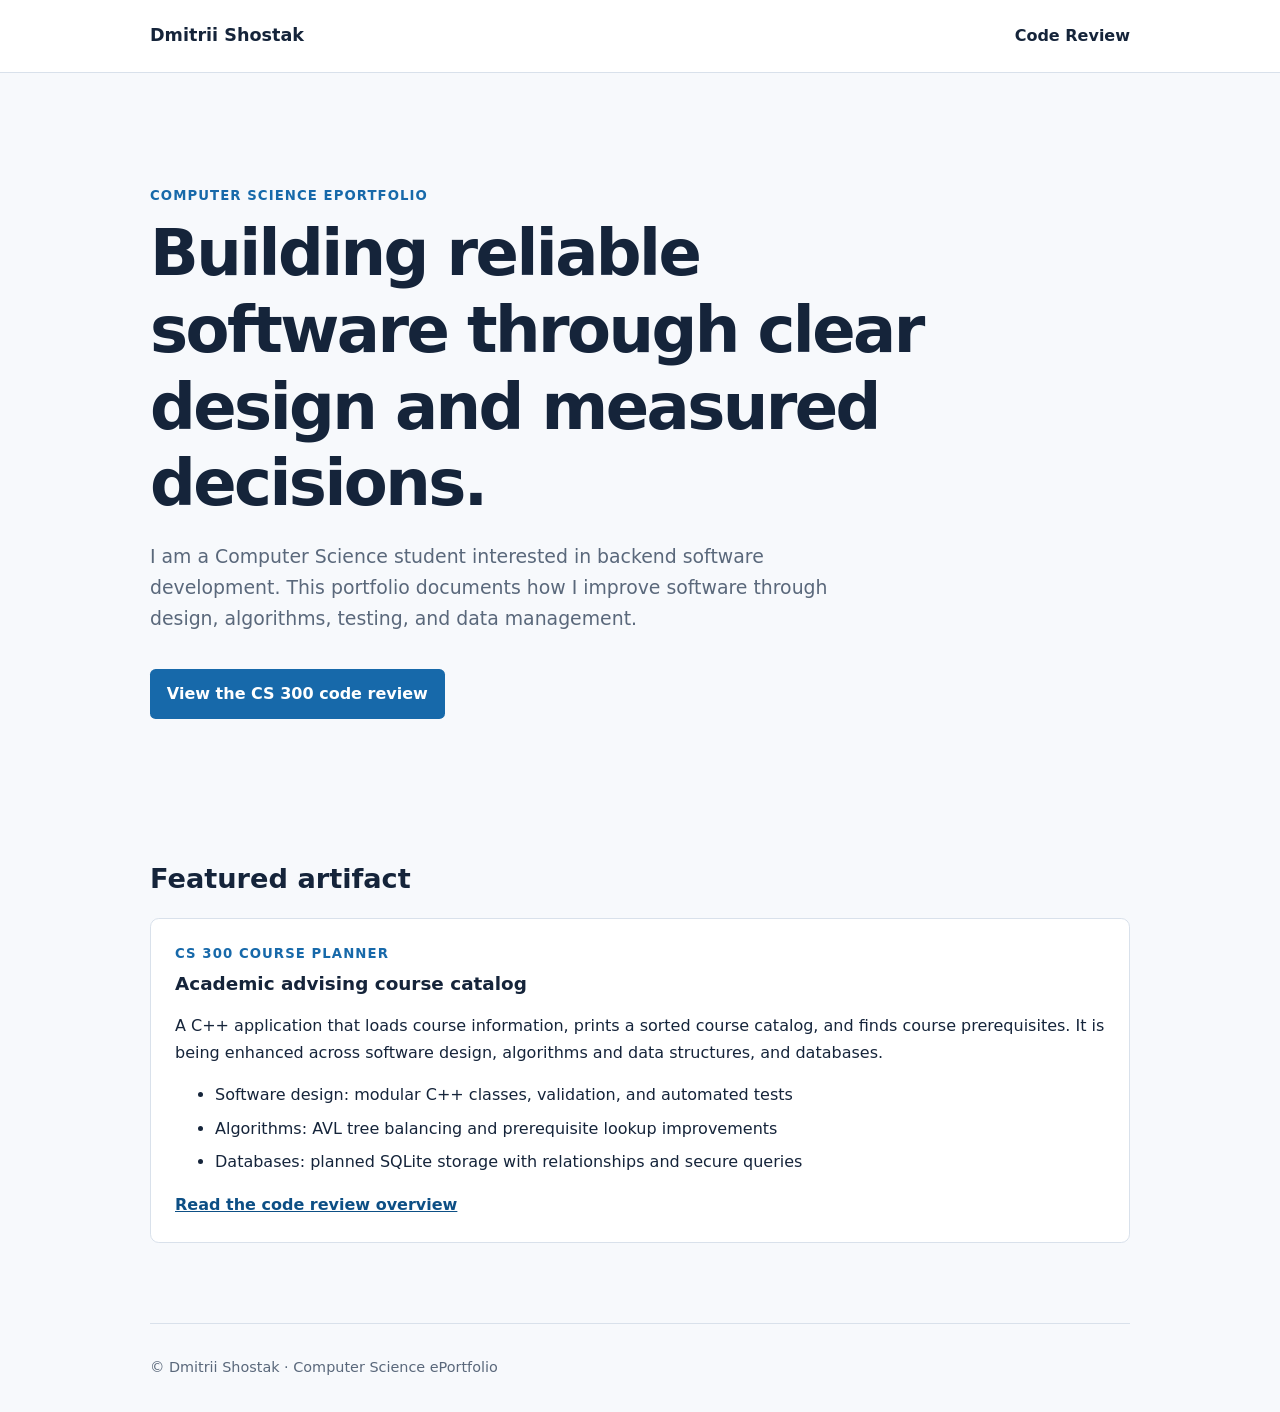
==== index.html @ 13a3e669 "Publish CS 300 code review portfolio page" ====
<!doctype html>
<html lang="en">
<head>
  <meta charset="utf-8">
  <meta name="viewport" content="width=device-width, initial-scale=1">
  <meta name="description" content="Dmitrii Shostak's Computer Science ePortfolio.">
  <title>Dmitrii Shostak | Computer Science ePortfolio</title>
  <link rel="stylesheet" href="assets/site.css">
</head>
<body>
  <header class="site-header">
    <nav class="container" aria-label="Main navigation">
      <a class="brand" href="index.html">Dmitrii Shostak</a>
      <a href="code-review.html">Code Review</a>
    </nav>
  </header>
  <main>
    <section class="hero container">
      <p class="eyebrow">Computer Science ePortfolio</p>
      <h1>Building reliable software through clear design and measured decisions.</h1>
      <p class="lead">I am a Computer Science student interested in backend software development. This portfolio documents how I improve software through design, algorithms, testing, and data management.</p>
      <a class="button" href="code-review.html">View the CS 300 code review</a>
    </section>
    <section class="container section" aria-labelledby="featured-title">
      <h2 id="featured-title">Featured artifact</h2>
      <article class="card">
        <p class="eyebrow">CS 300 Course Planner</p>
        <h3>Academic advising course catalog</h3>
        <p>A C++ application that loads course information, prints a sorted course catalog, and finds course prerequisites. It is being enhanced across software design, algorithms and data structures, and databases.</p>
        <ul>
          <li>Software design: modular C++ classes, validation, and automated tests</li>
          <li>Algorithms: AVL tree balancing and prerequisite lookup improvements</li>
          <li>Databases: planned SQLite storage with relationships and secure queries</li>
        </ul>
        <a class="text-link" href="code-review.html">Read the code review overview</a>
      </article>
    </section>
  </main>
  <footer class="container">© Dmitrii Shostak · Computer Science ePortfolio</footer>
</body>
</html>
---- assets/site.css ----
:root {
  --ink: #15243a;
  --muted: #5a687b;
  --paper: #f7f9fc;
  --line: #d9e1eb;
  --accent: #1769aa;
  --accent-dark: #0d4f85;
}
* { box-sizing: border-box; }
body { margin: 0; color: var(--ink); background: var(--paper); font-family: Inter, ui-sans-serif, system-ui, -apple-system, BlinkMacSystemFont, "Segoe UI", sans-serif; font-size: 16px; line-height: 1.65; }
.container { width: min(100% - 2.5rem, 980px); margin: 0 auto; }
.site-header { background: #fff; border-bottom: 1px solid var(--line); }
nav { display: flex; align-items: center; gap: 1.75rem; min-height: 4.5rem; }
nav a { color: var(--ink); text-decoration: none; font-weight: 650; }
nav a:hover, nav a[aria-current="page"] { color: var(--accent); }
.brand { margin-right: auto; font-size: 1.1rem; }
.hero { padding: 7rem 0 5rem; }
.eyebrow { margin: 0 0 .5rem; color: var(--accent); font-size: .83rem; font-weight: 750; letter-spacing: .08em; text-transform: uppercase; }
h1, h2, h3 { line-height: 1.2; }
h1 { max-width: 800px; margin: 0; font-size: clamp(2.25rem, 5vw, 4.5rem); letter-spacing: -.04em; }
h2 { margin-top: 3rem; font-size: 1.7rem; }
h3 { margin-top: 0; font-size: 1.15rem; }
.lead { max-width: 710px; color: var(--muted); font-size: 1.18rem; }
.button { display: inline-block; margin-top: 1rem; padding: .72rem 1.05rem; border-radius: .35rem; color: #fff; background: var(--accent); font-weight: 700; text-decoration: none; }
.button:hover { background: var(--accent-dark); }
.section { padding: 1rem 0 5rem; }
.card { padding: 1.5rem; border: 1px solid var(--line); border-radius: .55rem; background: #fff; }
.card p:last-child { margin-bottom: 0; }
.card li { margin: .45rem 0; }
.text-link { color: var(--accent-dark); font-weight: 700; }
.article { max-width: 850px; padding: 4rem 0 5rem; }
.article h1 { font-size: clamp(2.2rem, 4vw, 3.7rem); }
.video-frame { overflow: hidden; border: 1px solid var(--line); border-radius: .55rem; background: #111b2a; }
video { display: block; width: 100%; max-height: 510px; background: #111b2a; }
.note { color: var(--muted); font-size: .92rem; }
.grid { display: grid; grid-template-columns: repeat(3, 1fr); gap: 1rem; }
footer { padding: 2rem 0; border-top: 1px solid var(--line); color: var(--muted); font-size: .9rem; }
@media (max-width: 700px) { .hero { padding: 4rem 0; } .grid { grid-template-columns: 1fr; } }
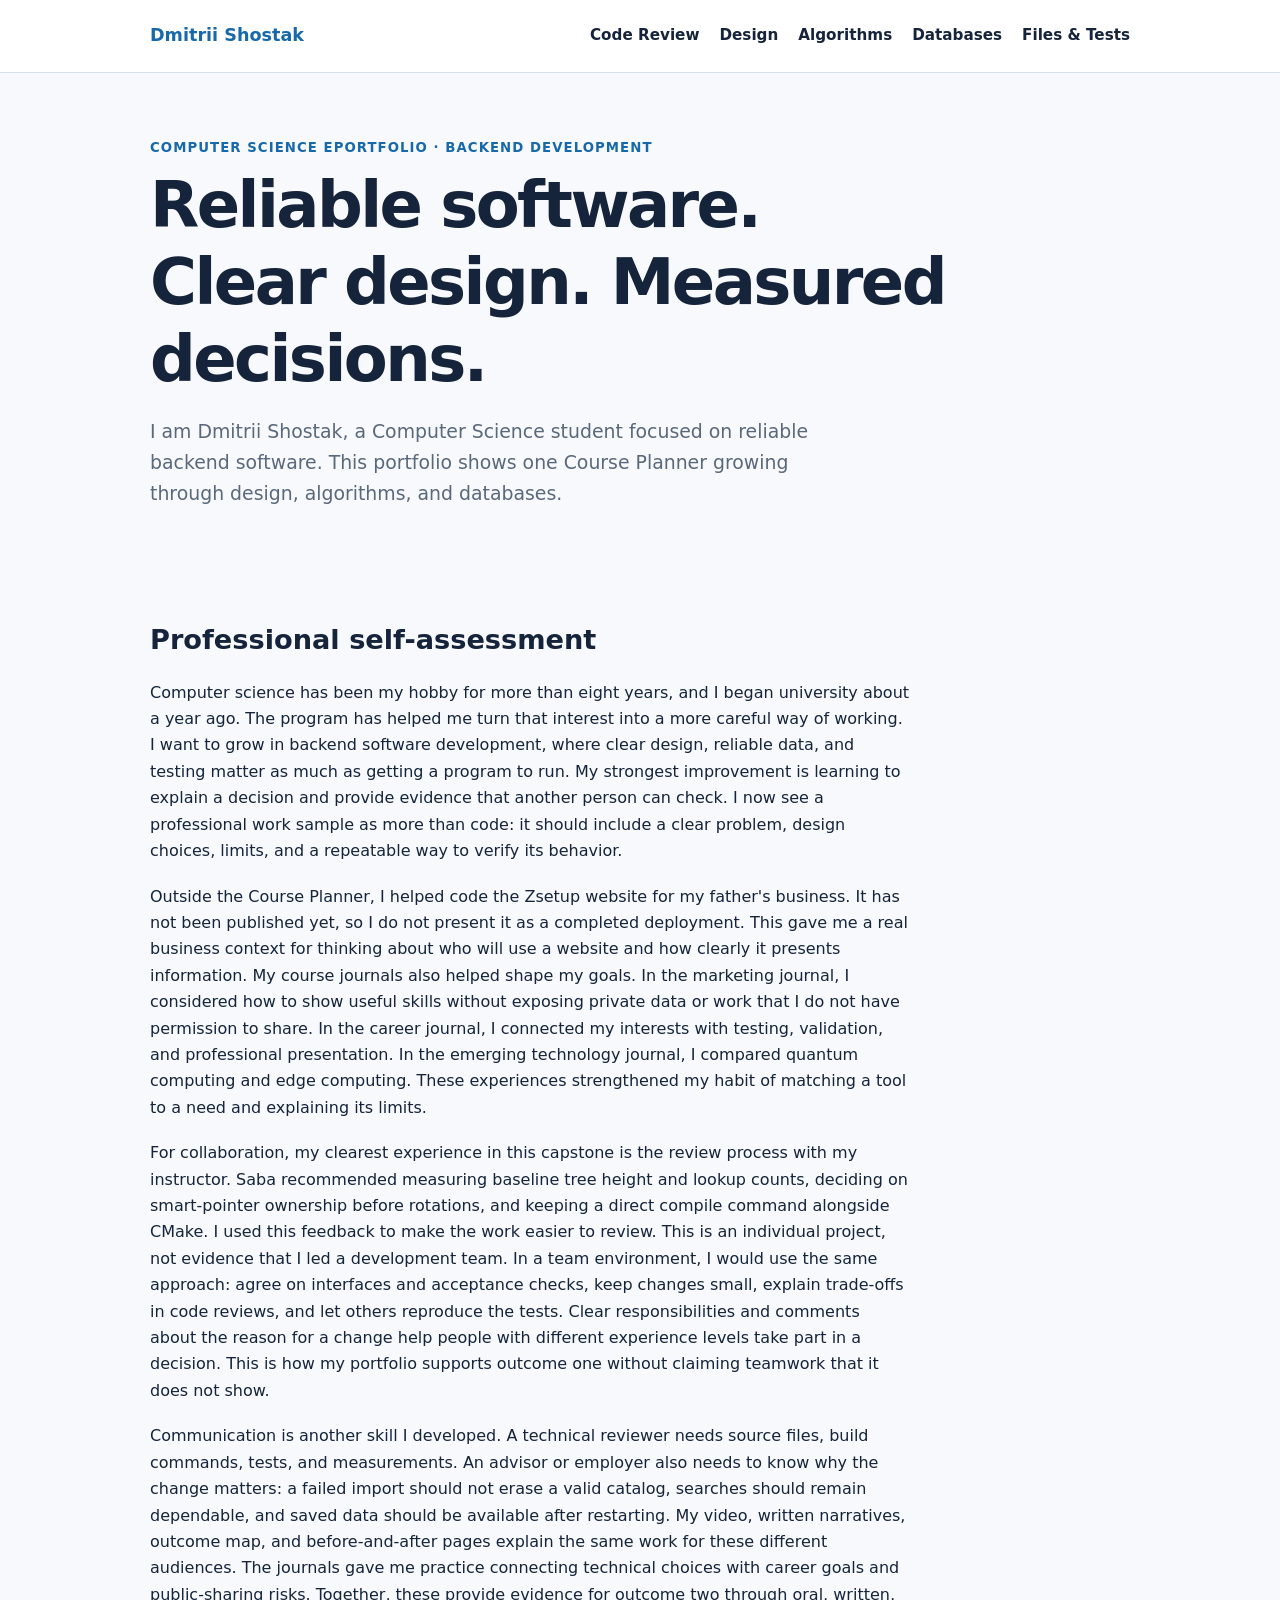
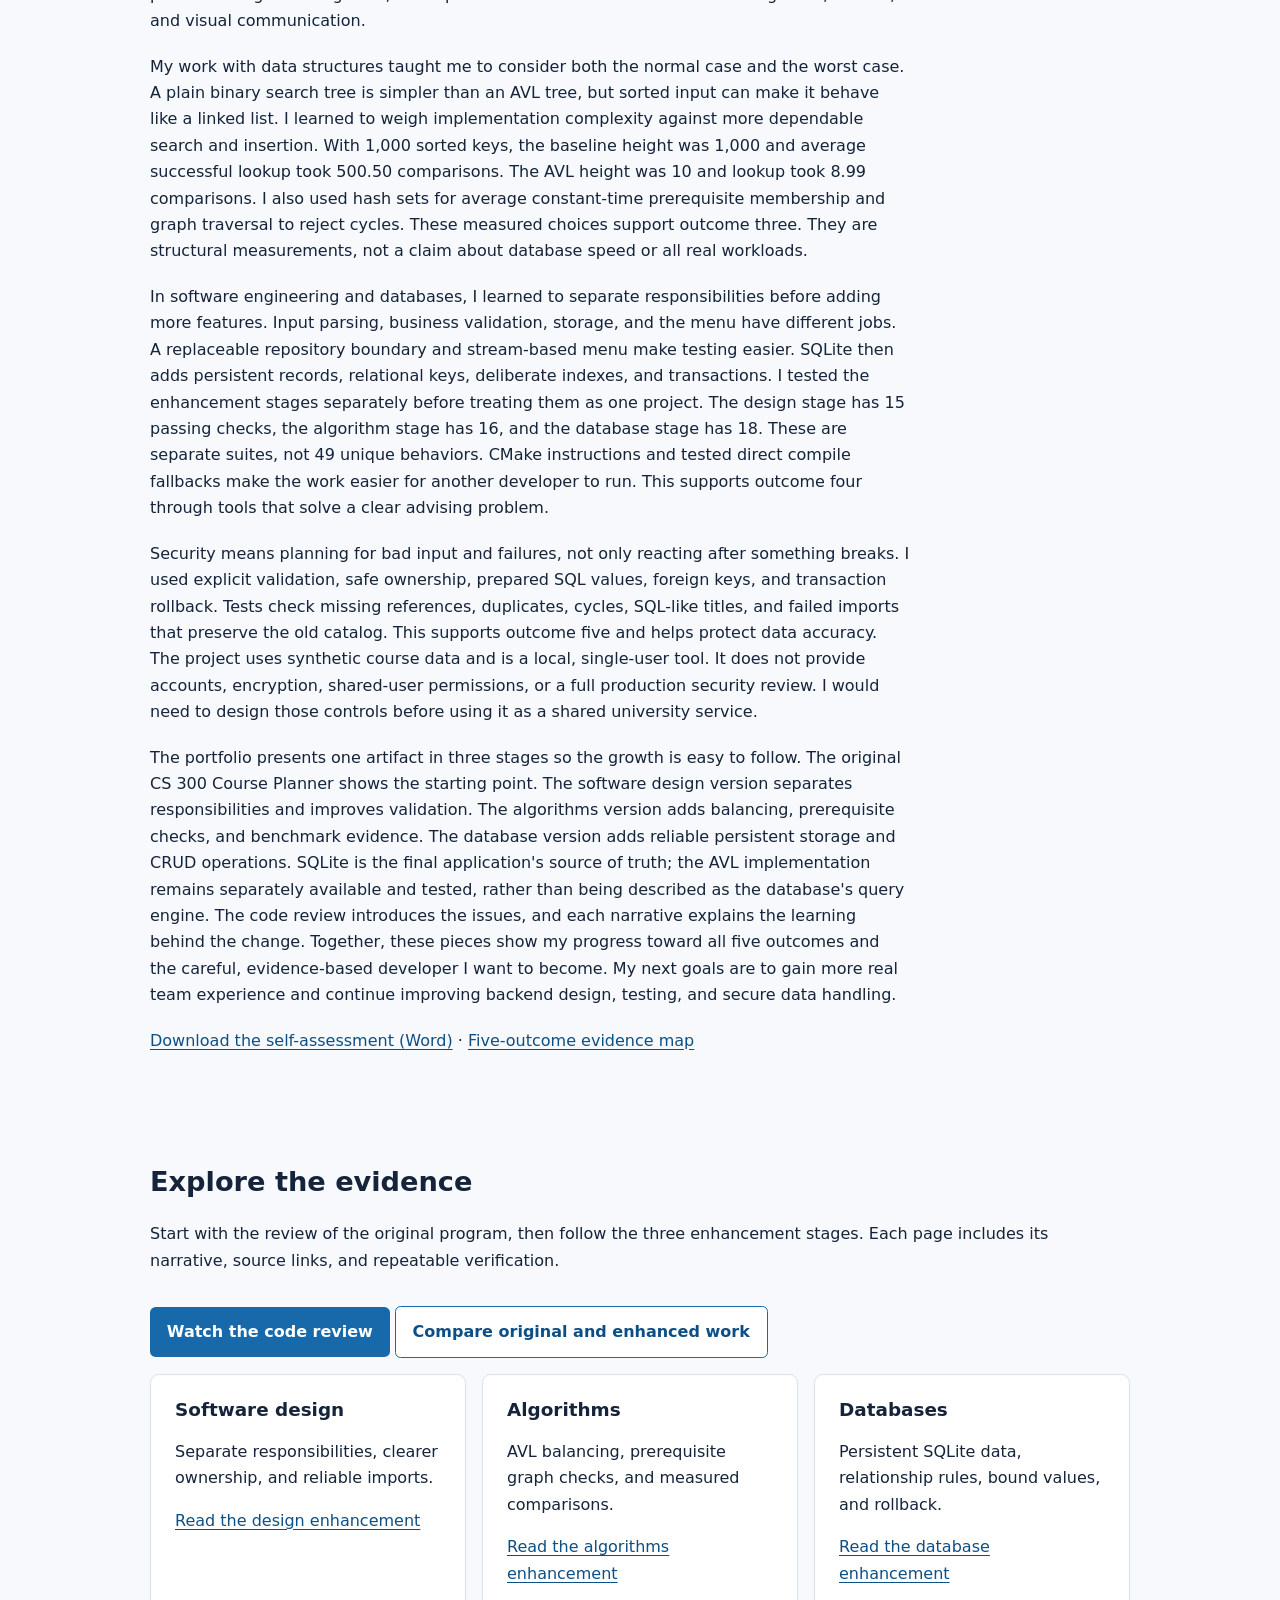
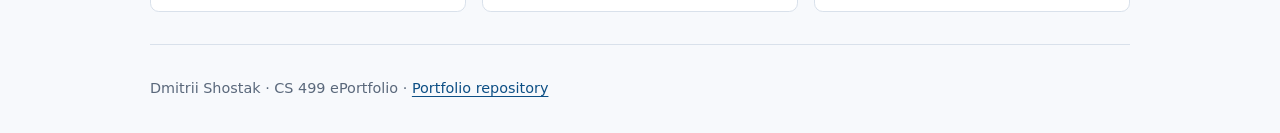
==== commit 5773b27a: "Complete capstone portfolio with enhanced artifacts and verification" ====
--- a/index.html
+++ b/index.html
@@ -1,41 +1,12 @@
 <!doctype html>
-<html lang="en">
-<head>
-  <meta charset="utf-8">
-  <meta name="viewport" content="width=device-width, initial-scale=1">
-  <meta name="description" content="Dmitrii Shostak's Computer Science ePortfolio.">
-  <title>Dmitrii Shostak | Computer Science ePortfolio</title>
-  <link rel="stylesheet" href="assets/site.css">
-</head>
-<body>
-  <header class="site-header">
-    <nav class="container" aria-label="Main navigation">
-      <a class="brand" href="index.html">Dmitrii Shostak</a>
-      <a href="code-review.html">Code Review</a>
-    </nav>
-  </header>
-  <main>
-    <section class="hero container">
-      <p class="eyebrow">Computer Science ePortfolio</p>
-      <h1>Building reliable software through clear design and measured decisions.</h1>
-      <p class="lead">I am a Computer Science student interested in backend software development. This portfolio documents how I improve software through design, algorithms, testing, and data management.</p>
-      <a class="button" href="code-review.html">View the CS 300 code review</a>
-    </section>
-    <section class="container section" aria-labelledby="featured-title">
-      <h2 id="featured-title">Featured artifact</h2>
-      <article class="card">
-        <p class="eyebrow">CS 300 Course Planner</p>
-        <h3>Academic advising course catalog</h3>
-        <p>A C++ application that loads course information, prints a sorted course catalog, and finds course prerequisites. It is being enhanced across software design, algorithms and data structures, and databases.</p>
-        <ul>
-          <li>Software design: modular C++ classes, validation, and automated tests</li>
-          <li>Algorithms: AVL tree balancing and prerequisite lookup improvements</li>
-          <li>Databases: planned SQLite storage with relationships and secure queries</li>
-        </ul>
-        <a class="text-link" href="code-review.html">Read the code review overview</a>
-      </article>
-    </section>
-  </main>
-  <footer class="container">© Dmitrii Shostak · Computer Science ePortfolio</footer>
-</body>
-</html>
+<html lang="en"><head><meta charset="utf-8"><meta name="viewport" content="width=device-width, initial-scale=1"><meta name="description" content="Dmitrii Shostak's computer science portfolio: self-assessment, code review, and verified C++ enhancements."><title>Dmitrii Shostak | Computer Science ePortfolio</title><link rel="stylesheet" href="assets/site.css"></head><body><a class="skip-link" href="#main">Skip to content</a><header class="site-header"><nav class="container" aria-label="Main navigation"><a class="brand" aria-current="page" href="index.html">Dmitrii Shostak</a><a href="code-review.html">Code Review</a><a href="software-design.html">Design</a><a href="algorithms.html">Algorithms</a><a href="databases.html">Databases</a><a href="artifacts.html">Files &amp; Tests</a></nav></header>
+<main id="main"><section class="hero container"><p class="eyebrow">Computer Science ePortfolio · Backend development</p><h1>Reliable software. Clear design. Measured decisions.</h1><p class="lead">I am Dmitrii Shostak, a Computer Science student focused on reliable backend software. This portfolio shows one Course Planner growing through design, algorithms, and databases.</p></section>
+<section class="container section" aria-labelledby="assessment-title"><h2 id="assessment-title">Professional self-assessment</h2><div id="self-assessment" class="narrative"><!-- assessment:start --><p>Computer science has been my hobby for more than eight years, and I began university about a year ago. The program has helped me turn that interest into a more careful way of working. I want to grow in backend software development, where clear design, reliable data, and testing matter as much as getting a program to run. My strongest improvement is learning to explain a decision and provide evidence that another person can check. I now see a professional work sample as more than code: it should include a clear problem, design choices, limits, and a repeatable way to verify its behavior.</p>
+<p>Outside the Course Planner, I helped code the Zsetup website for my father&#x27;s business. It has not been published yet, so I do not present it as a completed deployment. This gave me a real business context for thinking about who will use a website and how clearly it presents information. My course journals also helped shape my goals. In the marketing journal, I considered how to show useful skills without exposing private data or work that I do not have permission to share. In the career journal, I connected my interests with testing, validation, and professional presentation. In the emerging technology journal, I compared quantum computing and edge computing. These experiences strengthened my habit of matching a tool to a need and explaining its limits.</p>
+<p>For collaboration, my clearest experience in this capstone is the review process with my instructor. Saba recommended measuring baseline tree height and lookup counts, deciding on smart-pointer ownership before rotations, and keeping a direct compile command alongside CMake. I used this feedback to make the work easier to review. This is an individual project, not evidence that I led a development team. In a team environment, I would use the same approach: agree on interfaces and acceptance checks, keep changes small, explain trade-offs in code reviews, and let others reproduce the tests. Clear responsibilities and comments about the reason for a change help people with different experience levels take part in a decision. This is how my portfolio supports outcome one without claiming teamwork that it does not show.</p>
+<p>Communication is another skill I developed. A technical reviewer needs source files, build commands, tests, and measurements. An advisor or employer also needs to know why the change matters: a failed import should not erase a valid catalog, searches should remain dependable, and saved data should be available after restarting. My video, written narratives, outcome map, and before-and-after pages explain the same work for these different audiences. The journals gave me practice connecting technical choices with career goals and public-sharing risks. Together, these provide evidence for outcome two through oral, written, and visual communication.</p>
+<p>My work with data structures taught me to consider both the normal case and the worst case. A plain binary search tree is simpler than an AVL tree, but sorted input can make it behave like a linked list. I learned to weigh implementation complexity against more dependable search and insertion. With 1,000 sorted keys, the baseline height was 1,000 and average successful lookup took 500.50 comparisons. The AVL height was 10 and lookup took 8.99 comparisons. I also used hash sets for average constant-time prerequisite membership and graph traversal to reject cycles. These measured choices support outcome three. They are structural measurements, not a claim about database speed or all real workloads.</p>
+<p>In software engineering and databases, I learned to separate responsibilities before adding more features. Input parsing, business validation, storage, and the menu have different jobs. A replaceable repository boundary and stream-based menu make testing easier. SQLite then adds persistent records, relational keys, deliberate indexes, and transactions. I tested the enhancement stages separately before treating them as one project. The design stage has 15 passing checks, the algorithm stage has 16, and the database stage has 18. These are separate suites, not 49 unique behaviors. CMake instructions and tested direct compile fallbacks make the work easier for another developer to run. This supports outcome four through tools that solve a clear advising problem.</p>
+<p>Security means planning for bad input and failures, not only reacting after something breaks. I used explicit validation, safe ownership, prepared SQL values, foreign keys, and transaction rollback. Tests check missing references, duplicates, cycles, SQL-like titles, and failed imports that preserve the old catalog. This supports outcome five and helps protect data accuracy. The project uses synthetic course data and is a local, single-user tool. It does not provide accounts, encryption, shared-user permissions, or a full production security review. I would need to design those controls before using it as a shared university service.</p>
+<p>The portfolio presents one artifact in three stages so the growth is easy to follow. The original CS 300 Course Planner shows the starting point. The software design version separates responsibilities and improves validation. The algorithms version adds balancing, prerequisite checks, and benchmark evidence. The database version adds reliable persistent storage and CRUD operations. SQLite is the final application&#x27;s source of truth; the AVL implementation remains separately available and tested, rather than being described as the database&#x27;s query engine. The code review introduces the issues, and each narrative explains the learning behind the change. Together, these pieces show my progress toward all five outcomes and the careful, evidence-based developer I want to become. My next goals are to gain more real team experience and continue improving backend design, testing, and secure data handling.</p><!-- assessment:end --></div><p><a href="downloads/professional-self-assessment.docx">Download the self-assessment (Word)</a> · <a href="outcomes.html">Five-outcome evidence map</a></p></section>
+<section class="container section"><h2>Explore the evidence</h2><p>Start with the review of the original program, then follow the three enhancement stages. Each page includes its narrative, source links, and repeatable verification.</p><p><a class="button" href="code-review.html">Watch the code review</a> <a class="button secondary" href="artifacts.html">Compare original and enhanced work</a></p><div class="grid"><article class="card"><h3>Software design</h3><p>Separate responsibilities, clearer ownership, and reliable imports.</p><a href="software-design.html">Read the design enhancement</a></article><article class="card"><h3>Algorithms</h3><p>AVL balancing, prerequisite graph checks, and measured comparisons.</p><a href="algorithms.html">Read the algorithms enhancement</a></article><article class="card"><h3>Databases</h3><p>Persistent SQLite data, relationship rules, bound values, and rollback.</p><a href="databases.html">Read the database enhancement</a></article></div></section></main><footer class="container">Dmitrii Shostak · CS 499 ePortfolio · <a href="https://github.com/script-amv/script-amv.github.io">Portfolio repository</a></footer></body></html>
--- a/assets/site.css
+++ b/assets/site.css
@@ -35,4 +35,26 @@
 .note { color: var(--muted); font-size: .92rem; }
 .grid { display: grid; grid-template-columns: repeat(3, 1fr); gap: 1rem; }
 footer { padding: 2rem 0; border-top: 1px solid var(--line); color: var(--muted); font-size: .9rem; }
-@media (max-width: 700px) { .hero { padding: 4rem 0; } .grid { grid-template-columns: 1fr; } }
+.skip-link { position: absolute; left: 1rem; top: -5rem; padding: .5rem 1rem; background: white; z-index: 10; }
+.skip-link:focus { top: .5rem; }
+a { color: var(--accent-dark); text-underline-offset: .2em; }
+a:focus-visible, select:focus-visible, video:focus-visible { outline: 3px solid var(--accent); outline-offset: 4px; }
+nav { flex-wrap: wrap; gap: .6rem 1.25rem; padding: 1rem 0; }
+nav a { font-size: .95rem; }
+.hero { padding: 4rem 0 2rem; }
+.section { padding-bottom: 2rem; }
+.narrative { max-width: 760px; }
+.narrative p { margin: 1.2rem 0; }
+.secondary { background: white; color: var(--accent-dark); border: 1px solid var(--accent); }
+.secondary:hover { color: white; }
+.architecture { padding: 1.2rem; background: white; border: 1px solid var(--line); border-left: 4px solid var(--accent); font-family: ui-monospace, monospace; overflow-wrap: anywhere; }
+pre { padding: 1rem; background: #102033; color: #edf4ff; border-radius: .4rem; overflow-x: auto; font-size: .85rem; line-height: 1.6; }
+pre code { white-space: pre; }
+.table-scroll { overflow-x: auto; }
+table { width: 100%; border-collapse: collapse; background: white; }
+caption { text-align: left; padding: .7rem 0; font-weight: 650; }
+th, td { border: 1px solid var(--line); padding: .8rem; text-align: left; vertical-align: top; }
+thead { background: #eaf0f7; }
+select { width: 100%; margin: .5rem 0; padding: .8rem; font: inherit; color: var(--ink); background: white; border: 1px solid var(--line); }
+.source-block { max-height: 75vh; }
+@media (max-width: 700px) { .hero { padding: 3rem 0 1rem; } .grid { grid-template-columns: 1fr; } nav .brand { width: 100%; } .article { padding-top: 2rem; } }
